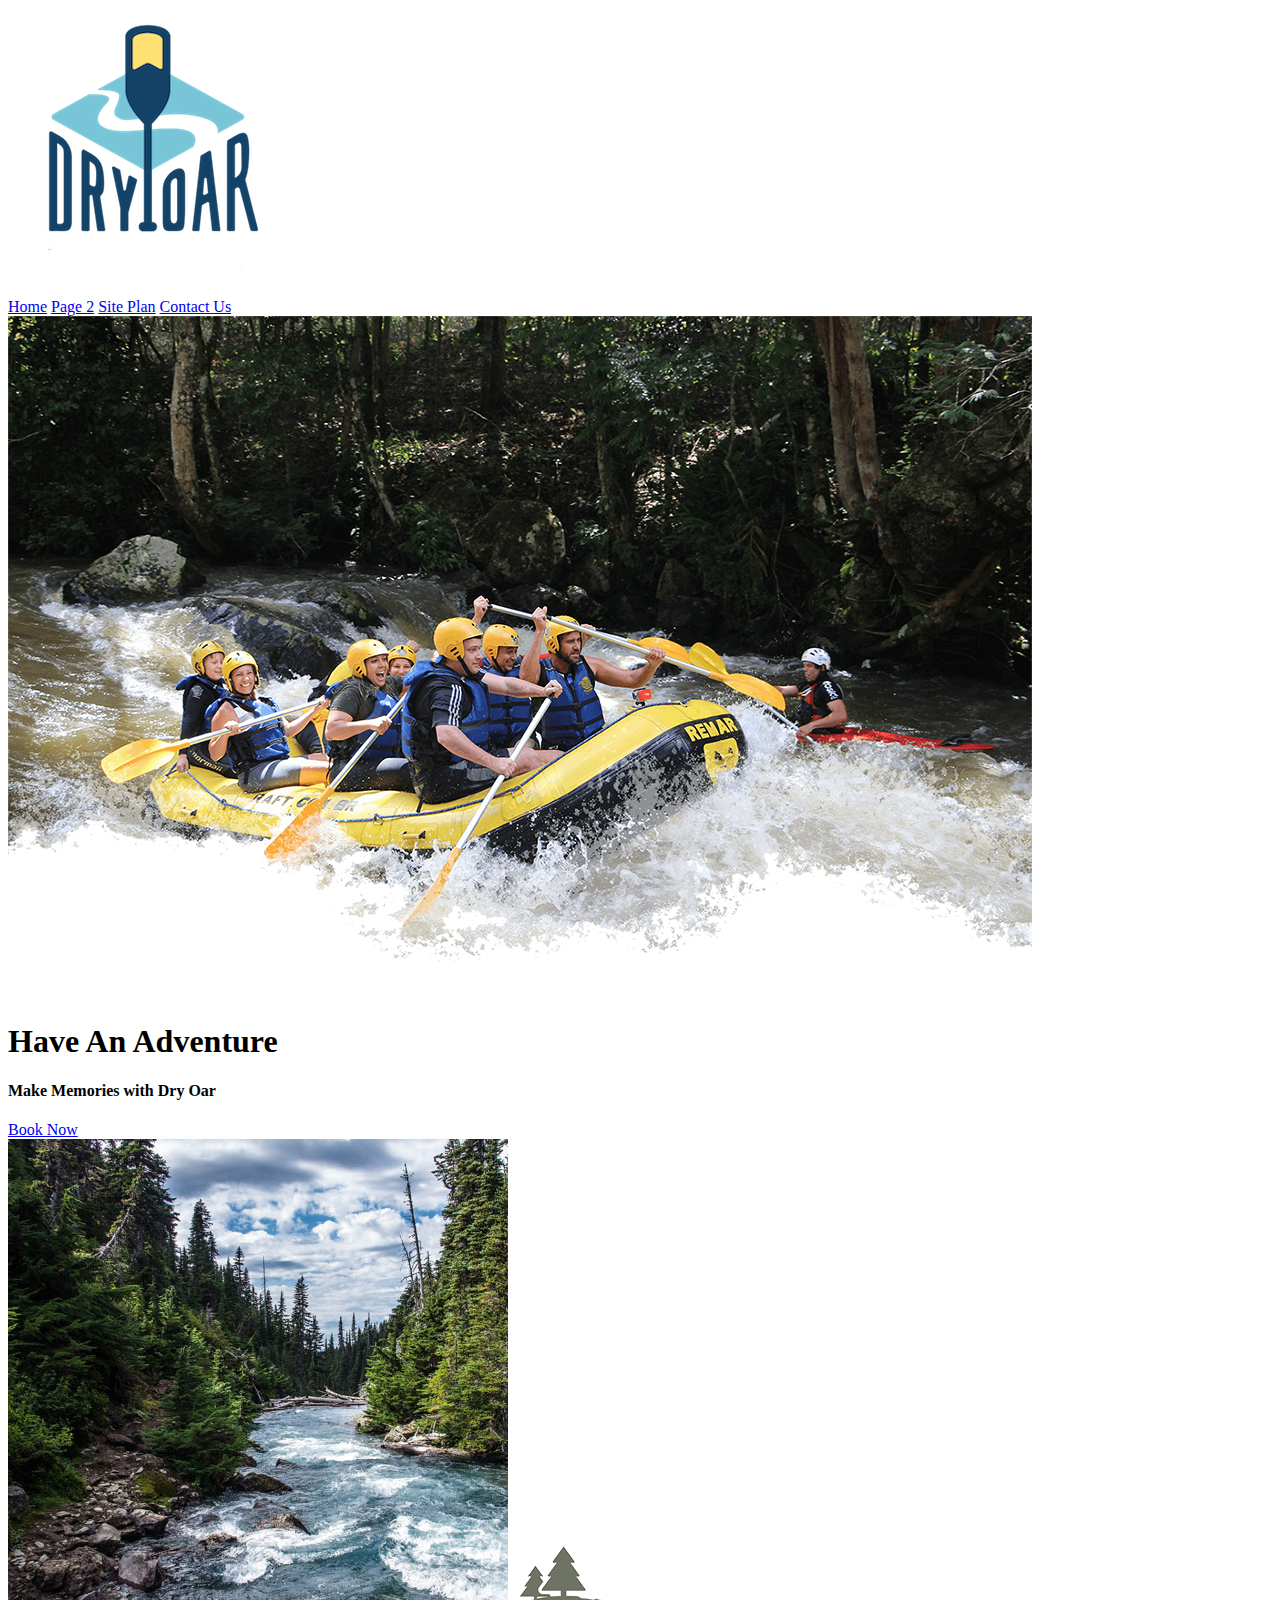
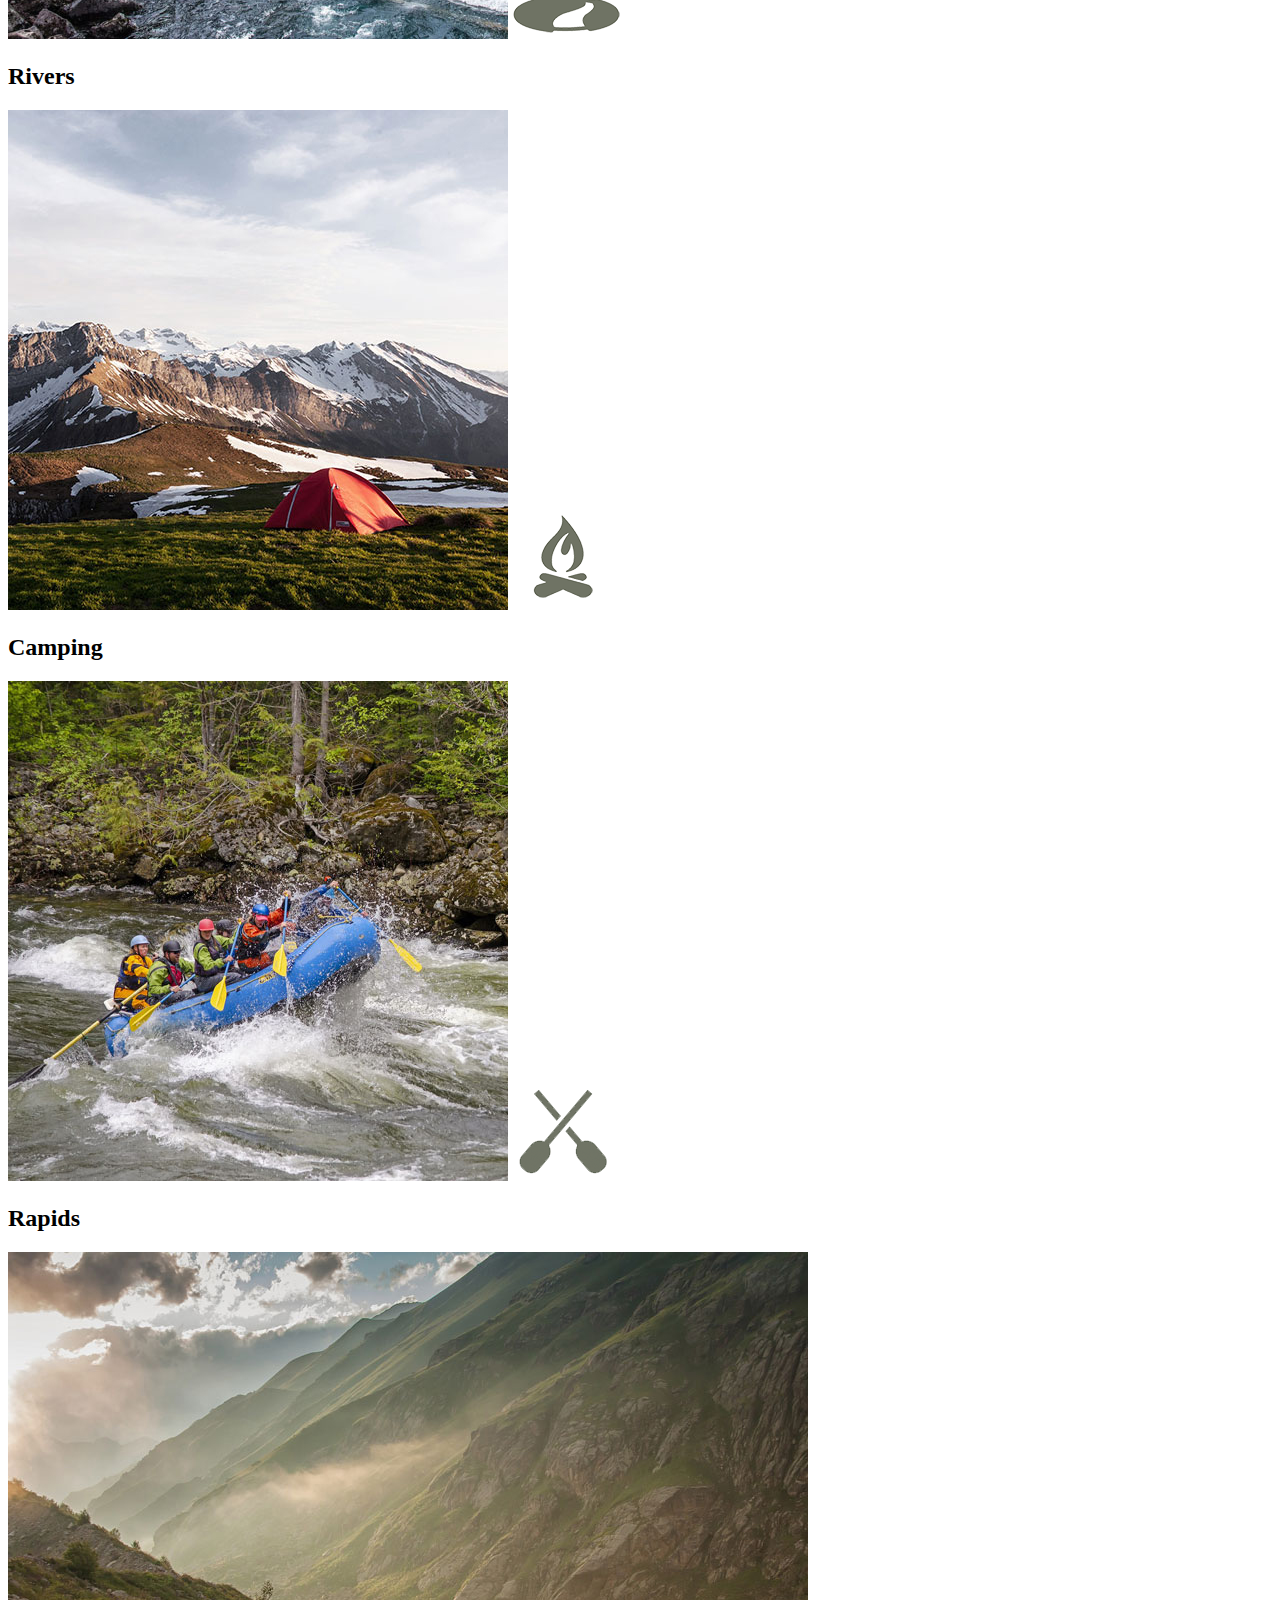
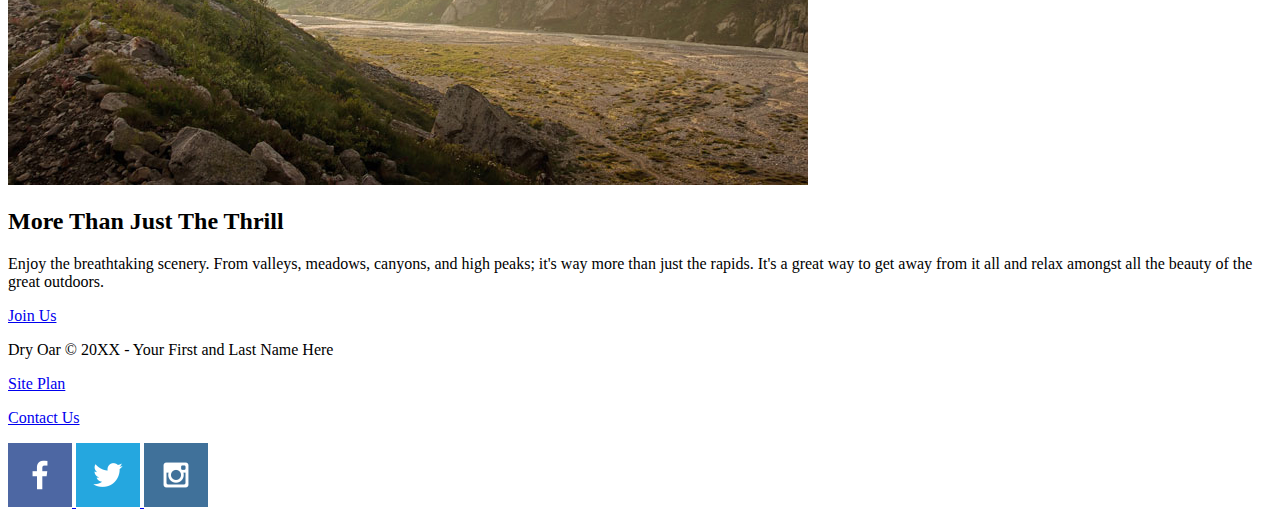
==== wwr/index.html @ ae3aa2ca "site plan added" ====
<!DOCTYPE html>
<html lang="en">
<head>
    <meta charset="UTF-8">
    <meta http-equiv="X-UA-Compatible" content="IE=edge">
    <meta name="viewport" content="width=device-width, initial-scale=1.0">
    <title>Whitewater Rafting Vacations | Dry Oar Boating | Home</title>
</head>
<body>
    <header>
        <a id="logo_link" href="index.html">
            <img class="logo" src="images/logo.png" alt="Dry Oar Logo">
        </a>
        <nav>
            <a href="index.html">Home</a>
            <a href="#">Page 2</a>
            <a href="site-plan-rafting.html">Site Plan</a>
            <a href="contactus.html">Contact Us</a>
        </nav>
    </header>
    <div id="hero">
        <div id="hero-box">
            <img id="hero-img" src="images/hero.png" alt="People enjoying white water rafting">
        </div>
        <section id="hero-msg">
            <h1 class="home-title">Have An Adventure</h1>
            <h4>Make Memories with Dry Oar </h4>
            <div class='button-box'>
                <a class='book' href="contactus.html">Book Now</a>
            </div>
        </section>
    </div>
    <main class="home-grid">
        <section class="rivers-card">
            <img class="card-img" src="images/rivers.jpg" alt="river in forest">
            <img class="icon" src="images/river_icon.png" alt="river icon">
            <h2>Rivers</h2>
        </section>
        <section class="camping-card">
            <img class="card-img" src="images/camping.jpg" alt="tent in mountains">
            <img class="icon" src="images/fire_icon.png" alt="fire icon">
            <h2>Camping</h2>
        </section>
        <section class="rapids-card">
            <img class="card-img" src="images/rapids.jpg" alt="rafting boat">
            <img class="icon" src="images/oars.png" alt="oars icon">
            <h2>Rapids</h2>
        </section>
        <img class="mountains" src="images/mountains.jpg" alt="Misty mountains">
        <section class="msg">
            <h2>More Than Just The Thrill</h2>
            <p>Enjoy the breathtaking scenery. From valleys, meadows, canyons, and high peaks; it's way more than just the rapids. It's a great way to get away from it all and relax amongst all the beauty of the great outdoors. </p>
            <a class='join' href="rivers.html">Join Us</a>
        </section>
    </main>
    <footer>
        <p>Dry Oar &copy; 20XX - Your First and Last Name Here</p>
        <p><a href="site-plan-rafting.html">Site Plan</a></p>
        <p><a href="contactus.html">Contact Us</a></p>
        <div class="social">
            <a href="https://facebook.com">
                <img src="images/facebook.png" alt="fb icon">
            </a>
            <a href="https://twitter.com">
                <img src="images/twitter.png" alt="twitter icon">
            </a>
            <a href="https://instagram.com">
                <img src="images/instagram.png" alt="instagram icon">
            </a>
        </div>
    </footer>
    </body>
</html>
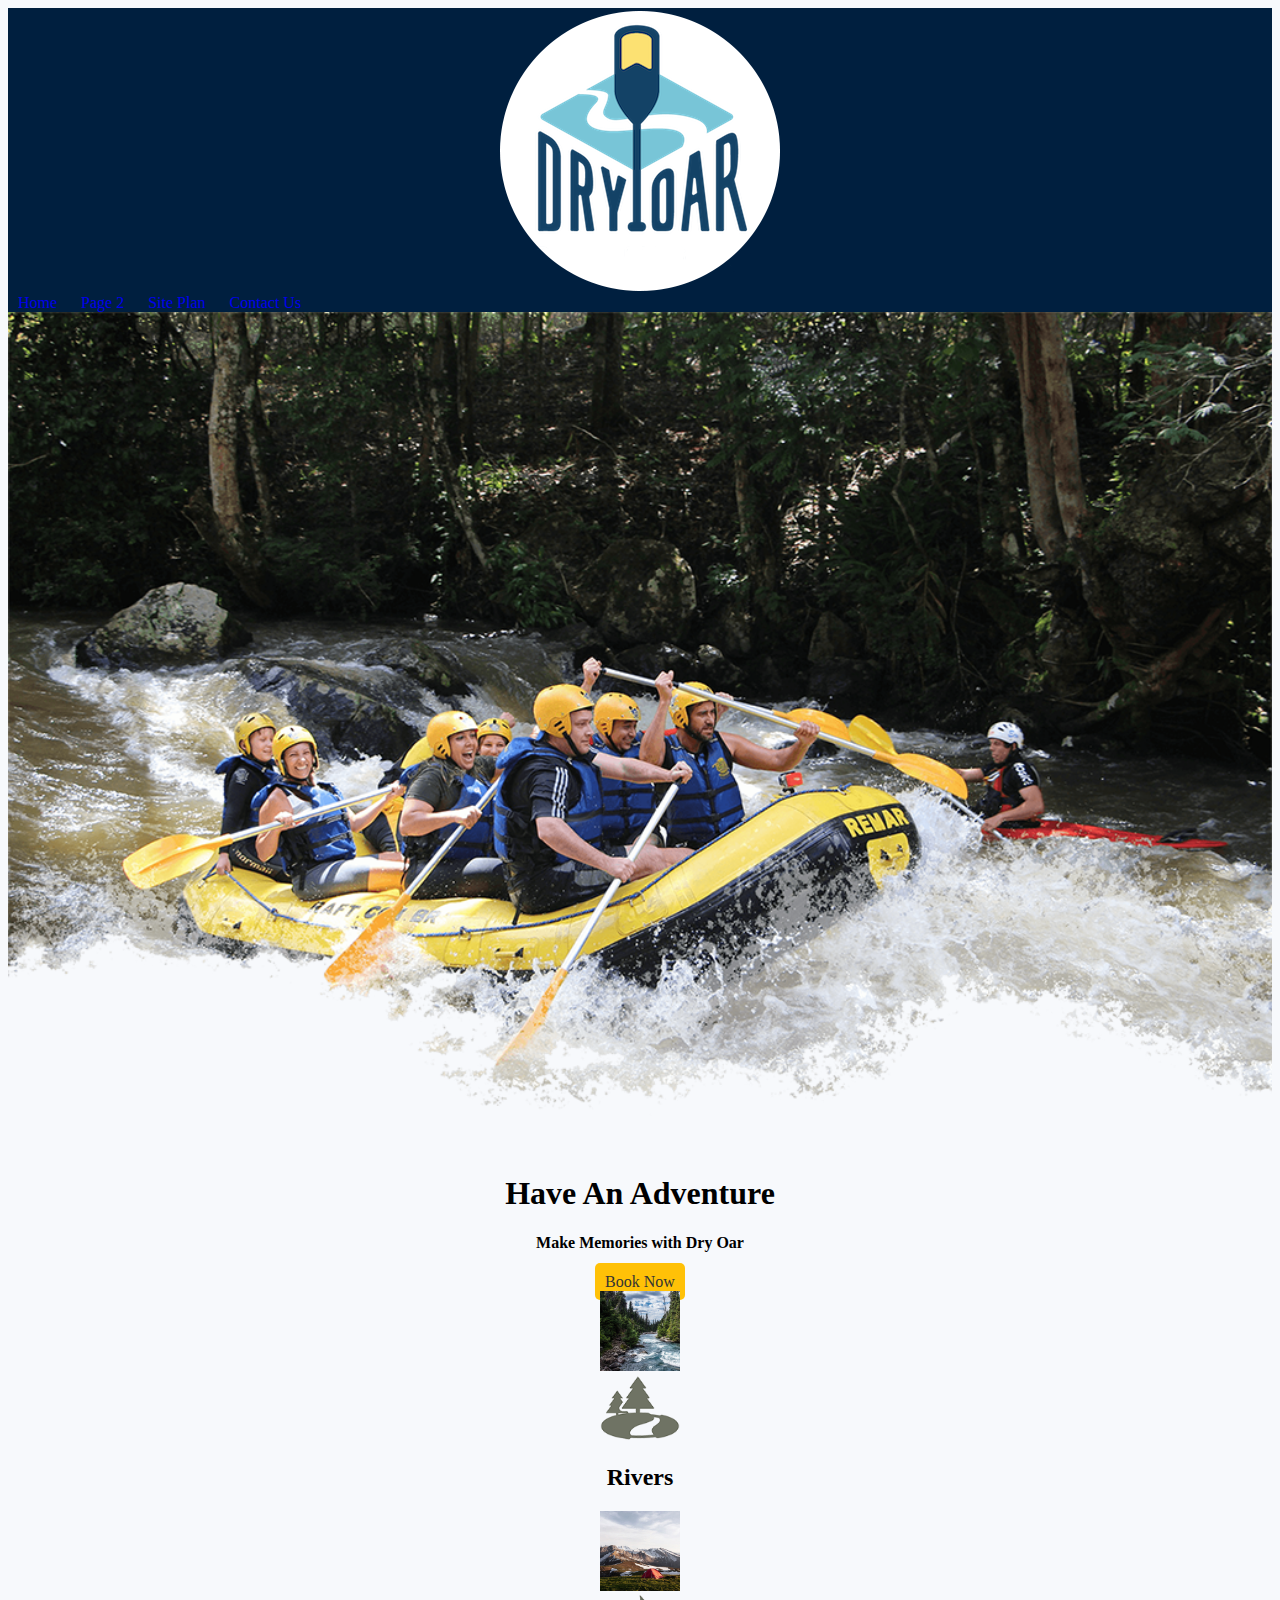
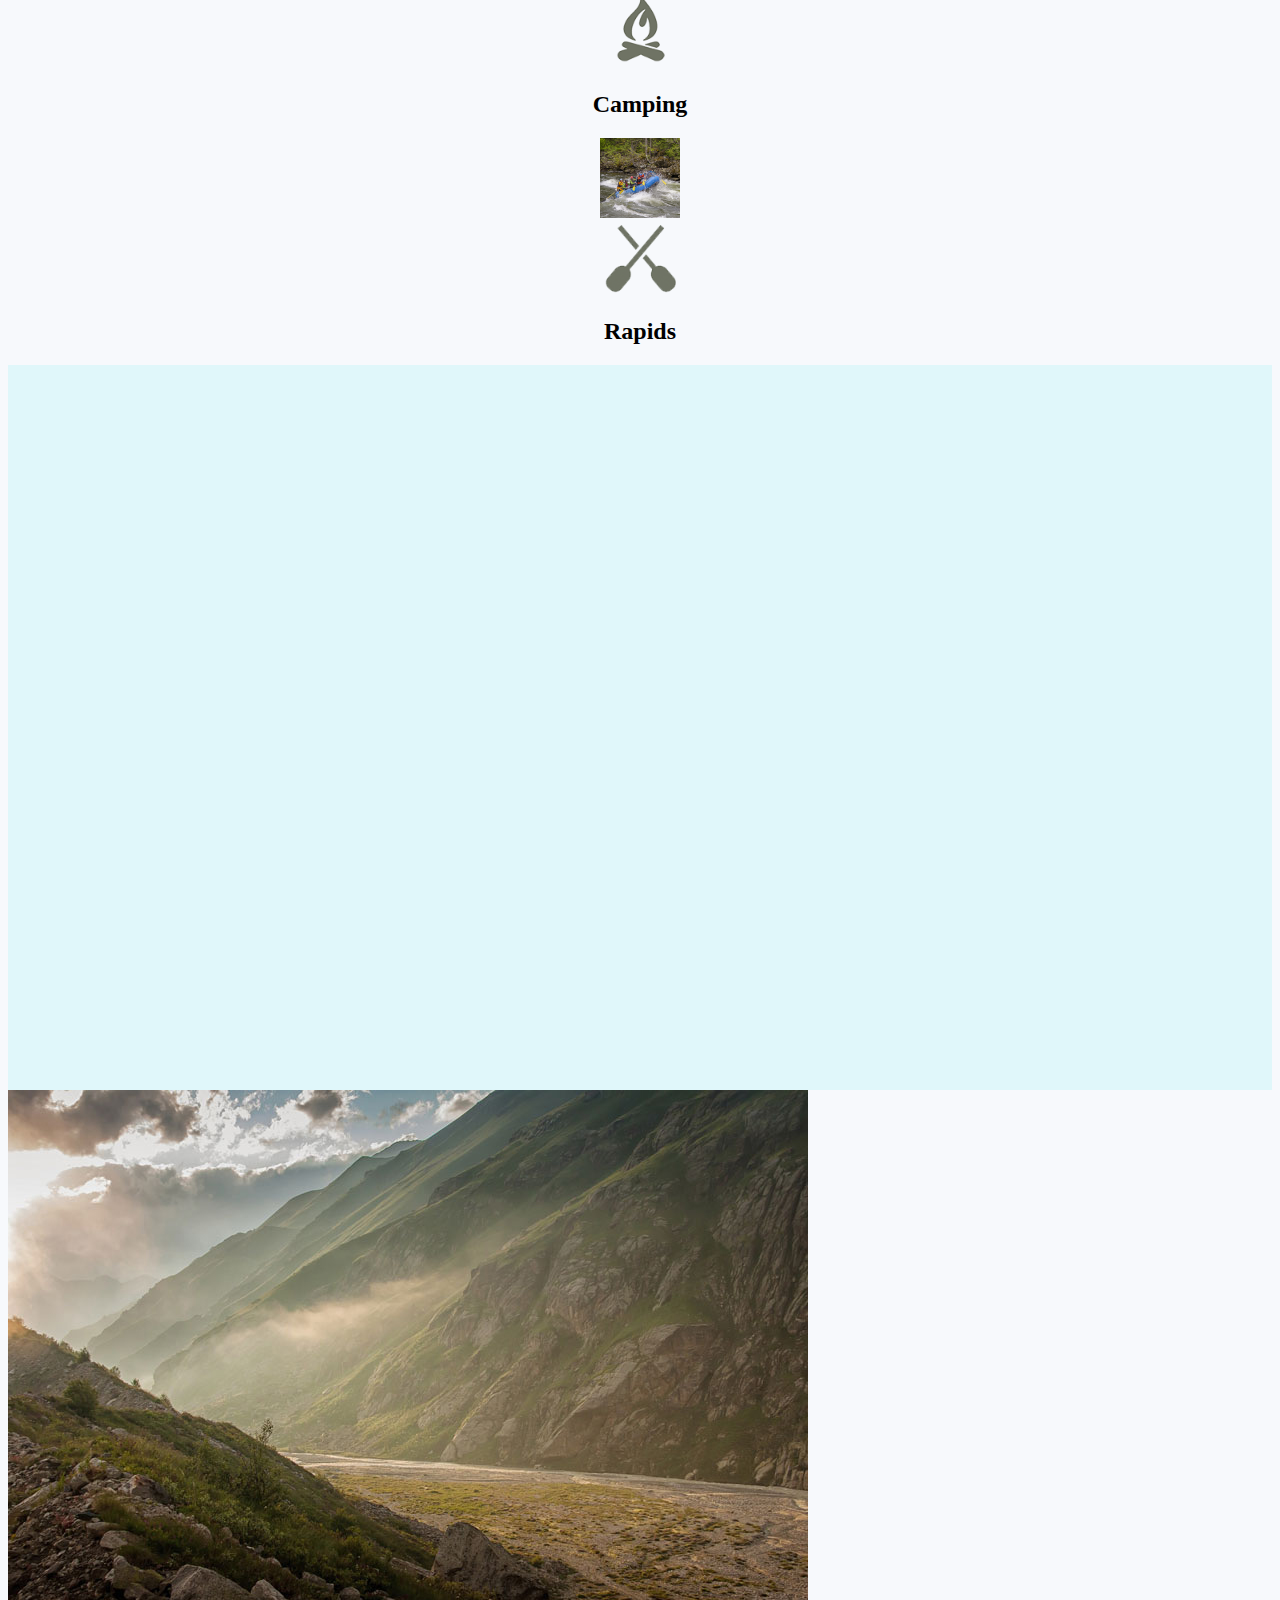
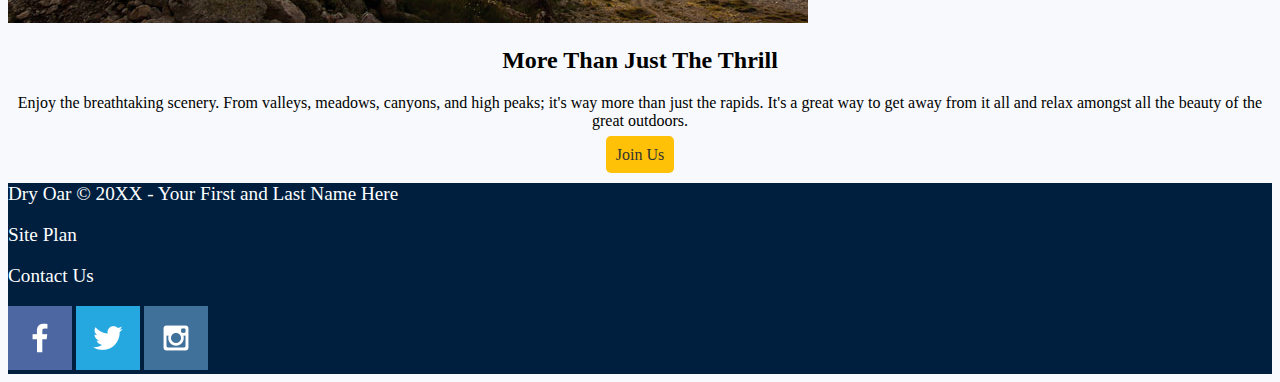
==== commit 6f252bc8: "site plan added" ====
--- a/wwr/index.html
+++ b/wwr/index.html
@@ -5,6 +5,7 @@
     <meta http-equiv="X-UA-Compatible" content="IE=edge">
     <meta name="viewport" content="width=device-width, initial-scale=1.0">
     <title>Whitewater Rafting Vacations | Dry Oar Boating | Home</title>
+    <link rel="stylesheet" href="styles/styles.css">
 </head>
 <body>
     <header>
@@ -46,6 +47,7 @@
             <img class="icon" src="images/oars.png" alt="oars icon">
             <h2>Rapids</h2>
         </section>
+        <div id="background"></div> 
         <img class="mountains" src="images/mountains.jpg" alt="Misty mountains">
         <section class="msg">
             <h2>More Than Just The Thrill</h2>
@@ -58,16 +60,16 @@
         <p><a href="site-plan-rafting.html">Site Plan</a></p>
         <p><a href="contactus.html">Contact Us</a></p>
         <div class="social">
-            <a href="https://facebook.com">
+            <a href="https://facebook.com" target="_blank">
                 <img src="images/facebook.png" alt="fb icon">
             </a>
-            <a href="https://twitter.com">
+            <a href="https://twitter.com" target="_blank">
                 <img src="images/twitter.png" alt="twitter icon">
             </a>
-            <a href="https://instagram.com">
+            <a href="https://instagram.com" target="_blank">
                 <img src="images/instagram.png" alt="instagram icon">
             </a>
         </div>
     </footer>
-    </body>
-</html>+</body>
+</html>
--- a/wwr/styles/styles.css
+++ b/wwr/styles/styles.css
@@ -0,0 +1,85 @@
+#content {
+    max-width: 1600px;
+    margin: 0 auto;
+}
+
+nav a {
+    text-align: center; 
+    text-decoration: none;
+    padding: 10px;
+}
+
+nav a:hover {
+    background-color: #FFD700; /* Yellow on hover */
+    color: #d9c2a3;
+}
+
+#hero-msg h1,
+#hero-msg h4 {
+    text-align: center; 
+}
+
+.button-box {
+    text-align: center; 
+}
+
+main section {
+    text-align: center; 
+}
+
+#background {
+    height: 725px;
+    background-color: #E0F7FA;
+}
+
+body {
+    background-color: #F7F9FC;
+}
+
+header {
+    background-color: #001F3F;
+}
+
+footer {
+    background-color: #001F3F;
+    color: #FFFFFF;
+}
+
+.book, .join {
+    background-color: #FFC107;
+    color: #333333;
+    text-decoration: none;
+    padding: 10px;
+    border-radius: 5px; /* Added for a button-like look */
+}
+
+.book:hover, .join:hover {
+    background-color: #FFB300;
+}
+
+footer p {
+    font-size: 1.2em;
+}
+
+footer a {
+    color: #FFFFFF;
+    text-decoration: none;
+}
+
+footer a:hover {
+    text-decoration: underline;
+}
+
+.logo, .card-img, .icon, #hero-img {
+    display: block;
+    margin: 0 auto;
+}
+
+#hero-img {
+    width: 100%;
+    height: auto;
+}
+
+.card-img, .icon {
+    width: 80px;
+}
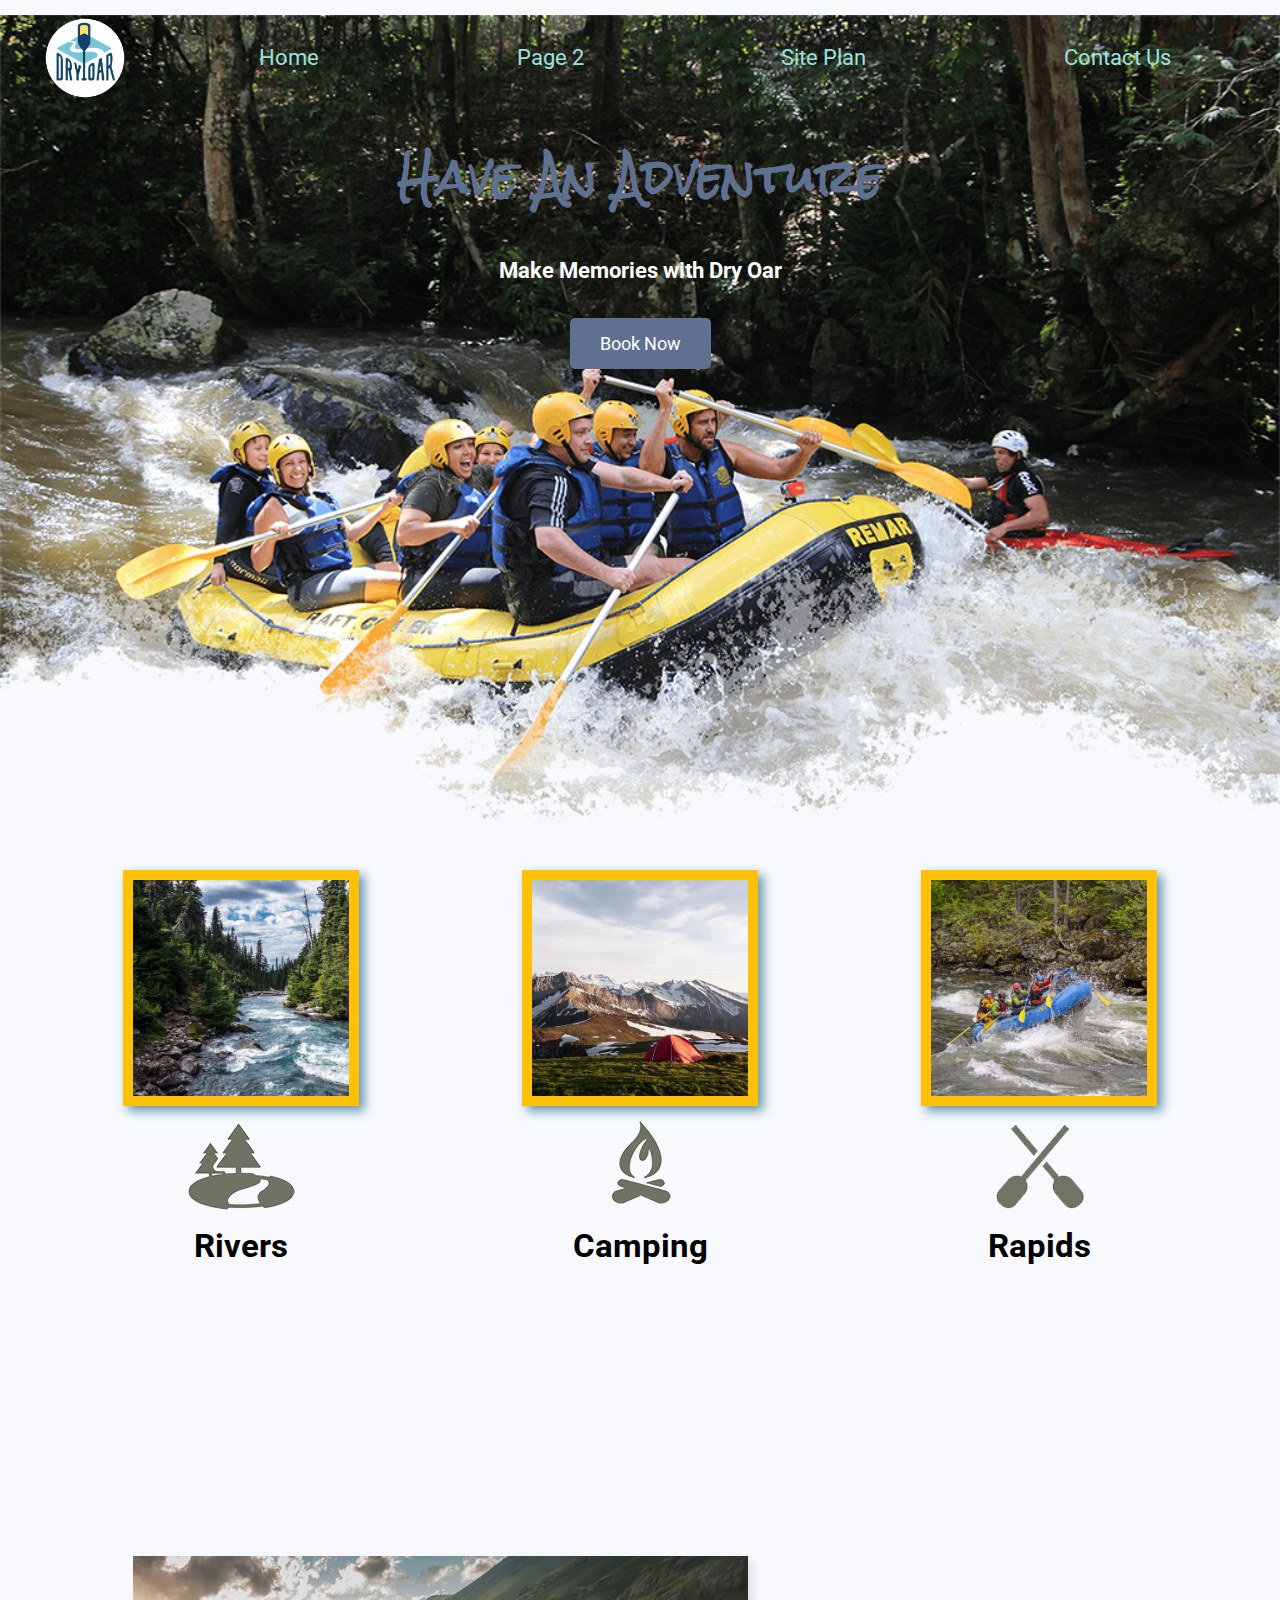
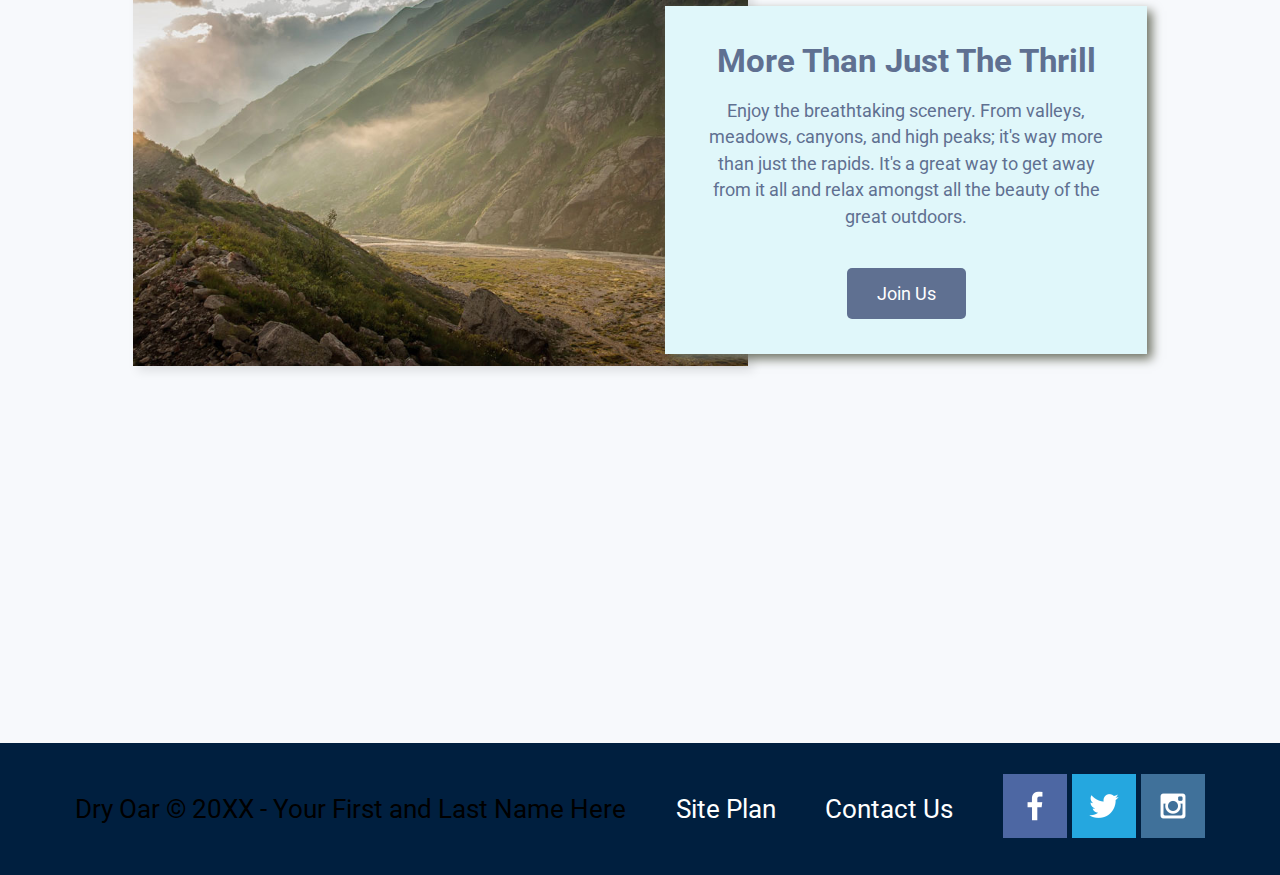
==== commit 2fbdd47a: "site plan added" ====
--- a/wwr/index.html
+++ b/wwr/index.html
@@ -11,6 +11,7 @@
     <header>
         <a id="logo_link" href="index.html">
             <img class="logo" src="images/logo.png" alt="Dry Oar Logo">
+            
         </a>
         <nav>
             <a href="index.html">Home</a>
@@ -27,7 +28,7 @@
             <h1 class="home-title">Have An Adventure</h1>
             <h4>Make Memories with Dry Oar </h4>
             <div class='button-box'>
-                <a class='book' href="contactus.html">Book Now</a>
+                <a class='book' href="rates.html">Book Now</a>
             </div>
         </section>
     </div>
@@ -47,7 +48,7 @@
             <img class="icon" src="images/oars.png" alt="oars icon">
             <h2>Rapids</h2>
         </section>
-        <div id="background"></div> 
+        <div id="background"></div>
         <img class="mountains" src="images/mountains.jpg" alt="Misty mountains">
         <section class="msg">
             <h2>More Than Just The Thrill</h2>
--- a/wwr/styles/styles.css
+++ b/wwr/styles/styles.css
@@ -1,64 +1,196 @@
+@import url('https://fonts.googleapis.com/css2?family=Roboto:wght@400&family=Rock+Salt&display=swap');
+
+body {
+    background-color: #F7F9FC;
+    font-family: 'Roboto', Arial, sans-serif;
+    font-size: 22px;
+    margin: 0;
+    padding: 0;
+}
+
+.home-title {
+    font-family: 'Rock Salt', 'Bradley Hand', sans-serif;
+    font-size: 2em;
+    margin-top: 10px;
+    color: #5f7091;
+}
+
+h2 {
+    margin: 0;
+}
+
 #content {
     max-width: 1600px;
     margin: 0 auto;
 }
 
+header {
+    background-color: #001F3F(20, 30, 13, 0.7);
+    padding: 10px;
+    text-align: center;
+    display: grid;
+    grid-template-columns: 150px auto;
+}
+
+nav {
+    display: flex;
+    justify-content: space-around;
+}
+
 nav a {
-    text-align: center; 
+    color: #9ae0db;
     text-decoration: none;
-    padding: 10px;
+    padding: 35px;
 }
 
 nav a:hover {
-    background-color: #FFD700; /* Yellow on hover */
-    color: #d9c2a3;
-}
-
-#hero-msg h1,
+    background-color: #396E94;
+    color: #333;
+}
+
+#logo_link {
+    padding-top: 5px;
+    justify-self: center;
+    align-self: center;
+}
+
+#hero {
+    display: grid;
+    grid-template-columns: 1fr 3fr 1fr;
+    margin-top: -100px;
+}
+
+#hero-box {
+    grid-column: 1 / 4;
+    grid-row: 1 / 3;
+    z-index: -1;
+}
+
+#hero-msg {
+    grid-column: 2 / 3;
+    grid-row: 1 / 2;
+    margin-top: 100px;
+    text-align: center;
+}
+
 #hero-msg h4 {
-    text-align: center; 
-}
-
-.button-box {
-    text-align: center; 
-}
-
-main section {
-    text-align: center; 
+    color: white;
+}
+
+#hero-img {
+    width: 100%;
+    max-width: 1600px;
+    display: block;
+    margin: 0 auto;
+}
+
+main {
+    display: grid;
+    grid-template-columns: repeat(10, 1fr);
+    gap: 50px;
+}
+
+.rivers-card, .camping-card, .rapids-card {
+    display: flex;
+    flex-direction: column;
+    align-items: center;
+    justify-content: center;
+    text-align: center;
+    max-width: 100%;
+    height: 400px;
+}
+
+.rivers-card {
+    grid-column: 2 / 4;
+}
+
+.camping-card {
+    grid-column: 5 / 7;
+}
+
+.rapids-card {
+    grid-column: 8 / 10;
+}
+
+.card-img {
+    border: 10px solid #FFC107;
+    transition: transform .5s;
+    box-shadow: 5px 5px 10px #6393AE;
+    width: 100%;
+}
+
+.card-img:hover {
+    opacity: .6;
+    transform: scale(1.1);
+}
+
+.icon {
+    display: block;
+    margin: 10px auto;
+    max-width: 100%;
+    height: auto;
 }
 
 #background {
+    grid-column: 1 / 11;
+    grid-row: 4 / 9;
     height: 725px;
-    background-color: #E0F7FA;
-}
-
-body {
-    background-color: #F7F9FC;
-}
-
-header {
-    background-color: #001F3F;
+    background-color: #E0F7FA(17, 78, 157, 0.744);
+}
+
+.mountains {
+    grid-column: 2 / 7;
+    grid-row: 5 / 8;
+    width: 100%;
+    display: block;
+    margin: 0 auto;
+    box-shadow: 5px 5px 10px rgba(0, 0, 0, 0.1);
+}
+
+.msg {
+    grid-column: 6 / 10;
+    grid-row: 6 / 7;
+    background-color: #e0f7fa;
+    padding: 35px;
+    text-align: center;
+    margin: 0 auto;
+    max-width: 100%;
+    box-shadow: 5px 5px 10px #6f7364;
+}
+
+.msg h2 {
+    color: #5f7091;
+}
+
+.book, .join {
+    background-color: #5f7091;
+    color: white;
+    padding: 15px 30px;
+    text-decoration: none;
+    border-radius: 5px;
+    display: inline-block;
+    font-size: 18px;
+    margin-top: 5px;
+}
+
+.book:hover, .join:hover {
+    background-color: #FFB300;
+}
+
+.msg p {
+    color: #5f7091;
+    font-size: 0.8em;
+    line-height: 1.5em;
+    padding-bottom: 15px;
 }
 
 footer {
     background-color: #001F3F;
-    color: #FFFFFF;
-}
-
-.book, .join {
-    background-color: #FFC107;
-    color: #333333;
-    text-decoration: none;
-    padding: 10px;
-    border-radius: 5px; /* Added for a button-like look */
-}
-
-.book:hover, .join:hover {
-    background-color: #FFB300;
-}
-
-footer p {
-    font-size: 1.2em;
+    padding: 25px 50px;
+    margin-top: 200px;
+    display: flex;
+    justify-content: space-around;
+    align-items: center;
 }
 
 footer a {
@@ -70,16 +202,62 @@
     text-decoration: underline;
 }
 
-.logo, .card-img, .icon, #hero-img {
-    display: block;
-    margin: 0 auto;
-}
-
-#hero-img {
-    width: 100%;
-    height: auto;
-}
-
-.card-img, .icon {
+footer p {
+    font-size: 1.2em;
+}
+
+.logo {
     width: 80px;
 }
+
+@media screen and (max-width: 900px) {
+    #hero, .home-grid {
+        display: block;
+        height: auto;
+    }
+    nav, footer {
+        flex-direction: column;
+    }
+    nav a {
+        display: block;
+        padding: 15px;
+    }
+    #hero {
+        margin-top: 0;
+    }
+    #hero-msg {
+        margin-top: 0;
+    }
+    #hero-msg h4 {
+        display: none;
+    }
+    #hero-msg h1 {
+        color: #6f7364;
+    }
+    .home-title {
+        font-size: 25px;
+    }
+    .rivers-card, .camping-card, .rapids-card { 
+        margin: 40px auto;
+        width: 70%;
+    }
+    .icon {
+        width: 70px;
+        margin-bottom: 15px;
+    }
+    .card-img {
+        width: 100%;
+        max-width: 200px;
+    }
+    #background {
+        display: none;
+    }
+    .mountains, .msg {
+        width: 80%;
+        display: block;
+        margin: 0 auto;
+    }
+    footer {
+        margin-top: 25px;
+    }
+}
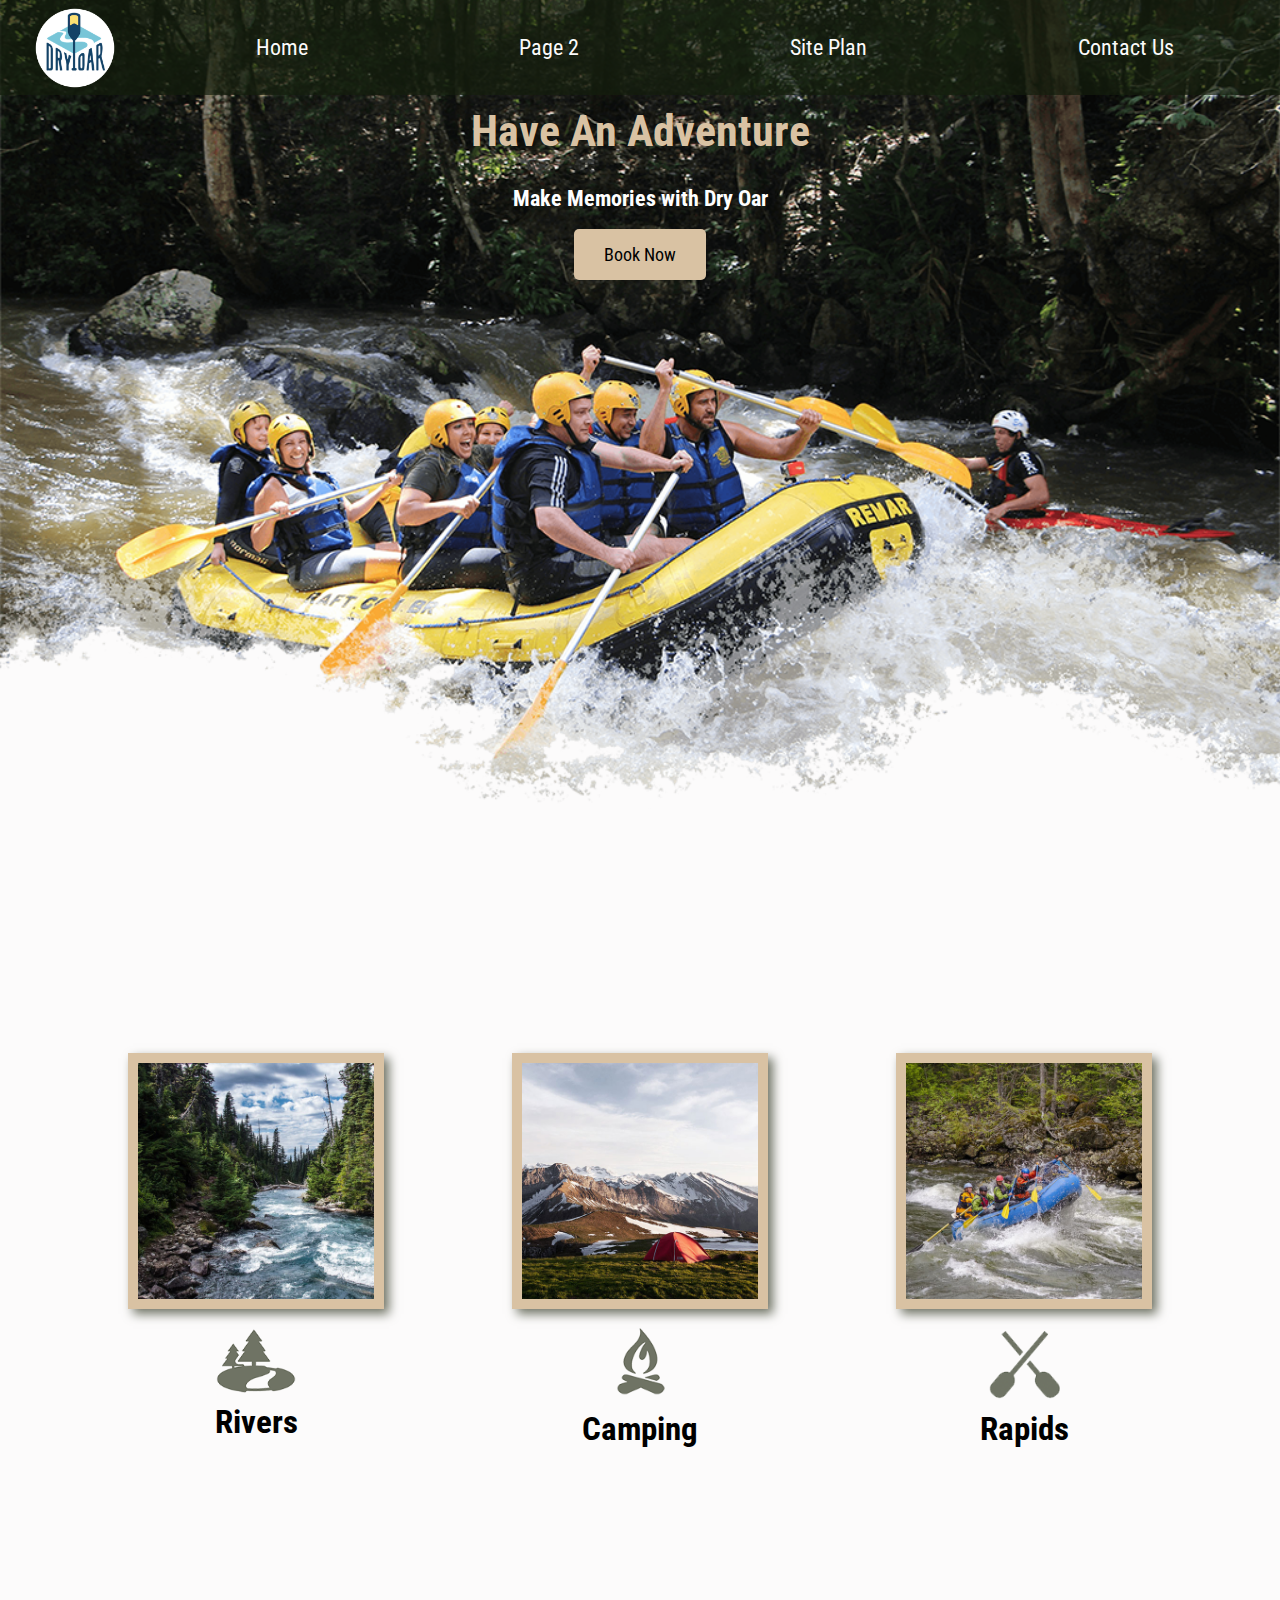
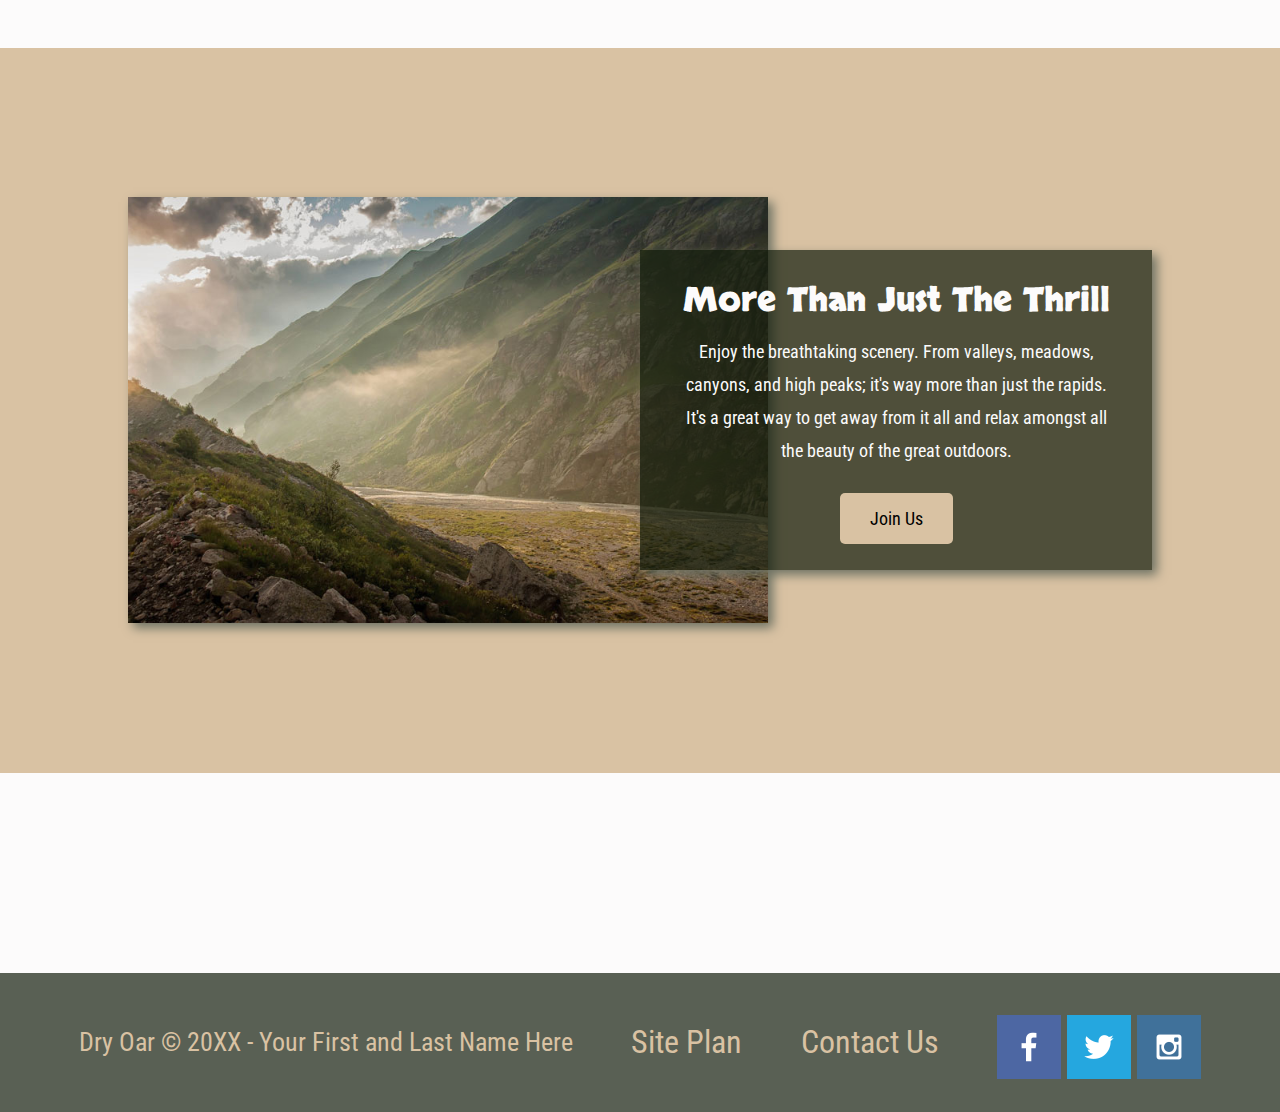
==== commit 6325c55c: "site plan rafting index" ====
--- a/wwr/index.html
+++ b/wwr/index.html
@@ -5,7 +5,7 @@
     <meta http-equiv="X-UA-Compatible" content="IE=edge">
     <meta name="viewport" content="width=device-width, initial-scale=1.0">
     <title>Whitewater Rafting Vacations | Dry Oar Boating | Home</title>
-    <link rel="stylesheet" href="styles/styles.css">
+    <link rel="stylesheet" href="styles/style.css">
 </head>
 <body>
     <header>
--- a/wwr/styles/style.css
+++ b/wwr/styles/style.css
@@ -0,0 +1,349 @@
+@import url('https://fonts.googleapis.com/css2?family=Roboto+Condensed:wght@300&family=Skranji&display=swap');
+/**--heading-font: "Skranji";
+--paragraph-font: Roboto Condensed, Helvetica, sans-serif;**/
+
+#content {
+    max-width: 1600px;
+    margin: 0 auto;
+}
+
+.icon, .logo{
+    width: 80px;
+}
+
+#hero {
+    display: grid;
+    grid-template-columns: 1fr 3fr 1fr;
+    margin-top: -100px; 
+}
+#hero-box {
+    grid-column: 1/4;
+    grid-row: 1/3;
+    z-index: -1;
+}
+#hero-msg h4 {
+    color: white;
+}
+.card-img, .mountains {
+    width: 100%;
+}
+.home-grid{
+    display: grid;
+    grid-template-columns: 1fr 1fr 1fr 1fr 1fr 1fr 1fr 1fr 1fr 1fr;
+}
+.rivers-card {
+    grid-column: 2/4;
+    grid-row: 2/3;
+}
+.camping-card {
+    grid-column: 5/7;
+    grid-row: 2/3;
+}
+.rapids-card {
+    grid-column: 8/10;
+    grid-row: 2/3;
+}
+#background {
+    grid-column: 1/11;
+    grid-row: 4/9;
+}
+.mountains {
+    grid-column: 2/7;
+    grid-row: 5/8;
+}
+.msg {
+    background-color: #6f7364;
+    padding: 35px;
+    grid-column: 6/10;
+    grid-row: 6/7;
+    box-shadow: 5px 5px 10px #6f7364;
+}
+#hero-msg {
+    grid-column: 2/3;
+    grid-row: 1/2;
+    margin-top: 100px;
+}
+#hero-img{
+    width: 100%;
+}
+#logo_link {
+    padding-top: 5px;
+    justify-self: center;
+    align-self: center;
+}
+nav a{
+    text-align: center;
+    color: #fcfbfb;
+    text-decoration: none;
+    padding: 35px;
+}
+
+#hero-msg h1, #hero-msg h4{
+    text-align: center;
+}
+
+.button-box{
+    text-align: center;
+}
+
+main section{
+    text-align: center;
+}
+
+#background {
+    height: 725px;
+    background-color:#d9c2a3;
+}
+
+body{
+    background-color: #fcfbfb;
+    font-family: Roboto Condensed, Helvetica, sans-serif;
+    font-size: 22px;
+    margin: 0;
+    padding: 0;
+}
+header{
+    background-color:rgba(20,30,13, .7);
+    display: grid;
+    grid-template-columns: 150px auto;
+}
+nav a:hover {
+    background-color: #d9c2a3;
+    color: black;
+}
+.book, .join {
+    background-color: #d9c2a3;
+    text-decoration: none;
+    color: black;
+    font-size: 18px;
+    padding: 15px 30px;
+    margin-top: 50px;
+    border-radius: 5px;
+}
+.book:hover, .join:hover {
+    background-color: #d9c2a3;
+    color: black;
+}
+.msg{
+    background-color: rgba(20,30,13, .7);
+    line-height: 1.5em;
+    padding: 35px;
+}
+footer{
+    color:black;
+    background-color: rgba(20,30,13, .7);
+    padding: 25px 50px;
+    margin-top: 200px; 
+    display: flex;
+    justify-content: space-around;
+    align-items: center;
+}
+.home-title{
+    color: #d9c2a3;
+    font-family: Roboto Condensed, Helvetica, sans-serif;
+    font-size: 2em;
+    margin-top: 10px;
+}
+h4{
+    color: black;
+}
+.msg h2{
+    color: #fcfbfb;
+    font-family: "Skranji"
+}
+.msg p{
+    color: #fcfbfb;
+    font-size: 0.8em;
+    padding-bottom: 15px;
+}
+footer a, footer p{
+    text-decoration: none;
+    font-size: 1.2em;
+    color:#d9c2a3
+}
+footer a:hover{
+    text-decoration: underline;
+}
+.icon {
+    width: 80px;
+    padding-top: 10px;
+}
+h2 {
+    margin: 0;
+}
+#logo_link{   
+    padding-top: 5px;
+}
+footer .social img{
+    padding-top: 15px;
+}
+
+.rivers-card, .camping-card, .rapids-card{
+    margin: 200px 0;
+}
+
+.card-img {
+    border: 10px solid #d9c2a3;
+    transition: transform .5s;
+    box-shadow: 5px 5px 10px #6f7364;
+}
+.card-img:hover {
+    opacity: .6;
+    transform: scale(1.1);
+}
+
+main section img {
+    box-sizing: border-box;
+}
+
+.mountains{
+    width: 100%;
+    grid-column: 2/7;
+    grid-row: 5/8;
+    box-shadow: 5px 5px 10px #6f7364;
+}
+nav {
+    display: flex;
+    justify-content: space-around;
+}
+
+.blog-main{
+    max-width: 1200px;
+    margin: 0 auto;
+}
+
+.blog-post{
+    background-color: rgba(20,30,13, .7);
+    color:#d9c2a3;
+    border-radius: 10px;
+    padding: 1rem;
+    margin: .5rem 0;
+}
+.boat{
+    border-radius: 10px;
+    width: 100%;
+}
+
+form {
+    /* Center the form on the page */
+    margin: 0 auto;
+    width: 400px;
+    /* Form outline */
+    padding: 1em;
+    border: 1px solid #ccc;
+    border-radius: 1em;
+  }
+  
+  ul {
+    list-style: none;
+    padding: 0;
+    margin: 0;
+  }
+  
+  form li + li {
+    margin-top: 1em;
+  }
+  
+  label {
+    /* Uniform size & alignment */
+    display: block;
+    width: 90px;
+    /* text-align: right; */
+  }
+  
+  input,
+  textarea {
+    /* To make sure that all text fields have the same font settings
+       By default, textareas have a monospace font */
+    font: 1em sans-serif;
+  
+    /* Uniform text field size */
+    width: 100%;
+    box-sizing: border-box;
+  
+    /* Match form field borders */
+    border: 1px solid #999;
+    padding: 0.5rem;
+  }
+  
+  input:focus,
+  textarea:focus {
+    /* Additional highlight for focused elements */
+    border-color: #000;
+  }
+  
+  textarea {
+    /* Align multiline text fields with their labels */
+    vertical-align: top;
+  
+    /* Provide space to type some text */
+    height: 5em;
+  }
+  
+  .button {
+    /* Align buttons with the text fields */
+    padding-left: 90px; /* same size as the label elements */
+  }
+  
+  button {
+    /* This extra margin represent roughly the same space as the space
+       between the labels and their text fields */
+    margin-left: 0.5em;
+  }
+  
+  #feedback {
+    background-color: antiquewhite;
+    position: absolute;
+    top: 0;
+    left: 0;
+    right: 0;
+    padding: .5em;
+    /* make this element invisible until we are ready for it */
+    display: none;      
+}
+.moveDown {
+    margin-top: 3em;
+}
+
+@media screen and (max-width: 900px) {
+    #hero, .home-grid {
+        display: block;
+        height: auto;
+    }
+    nav, footer {
+        flex-direction: column;
+    }
+    nav a {
+        display: block;
+        padding: 15px;
+    }
+    #hero {
+        margin-top: 0;
+    }
+    #hero-msg {
+        margin-top: 0;
+    }
+    #hero-msg h4 {
+        display: none;
+    }
+    .home-title {
+        font-size: 25px;
+        color: #6f7364;
+    }
+    .rivers-card, .camping-card, .rapids-card { 
+        margin: 50px auto;
+        width: 60%;
+    }
+    #background {
+        display: none;
+    }
+    .mountains, .msg {
+        width: 80%;
+        display: block;
+        margin: 0 auto;
+    }
+    footer {
+        margin-top: 25px;
+    }
+}
+    
